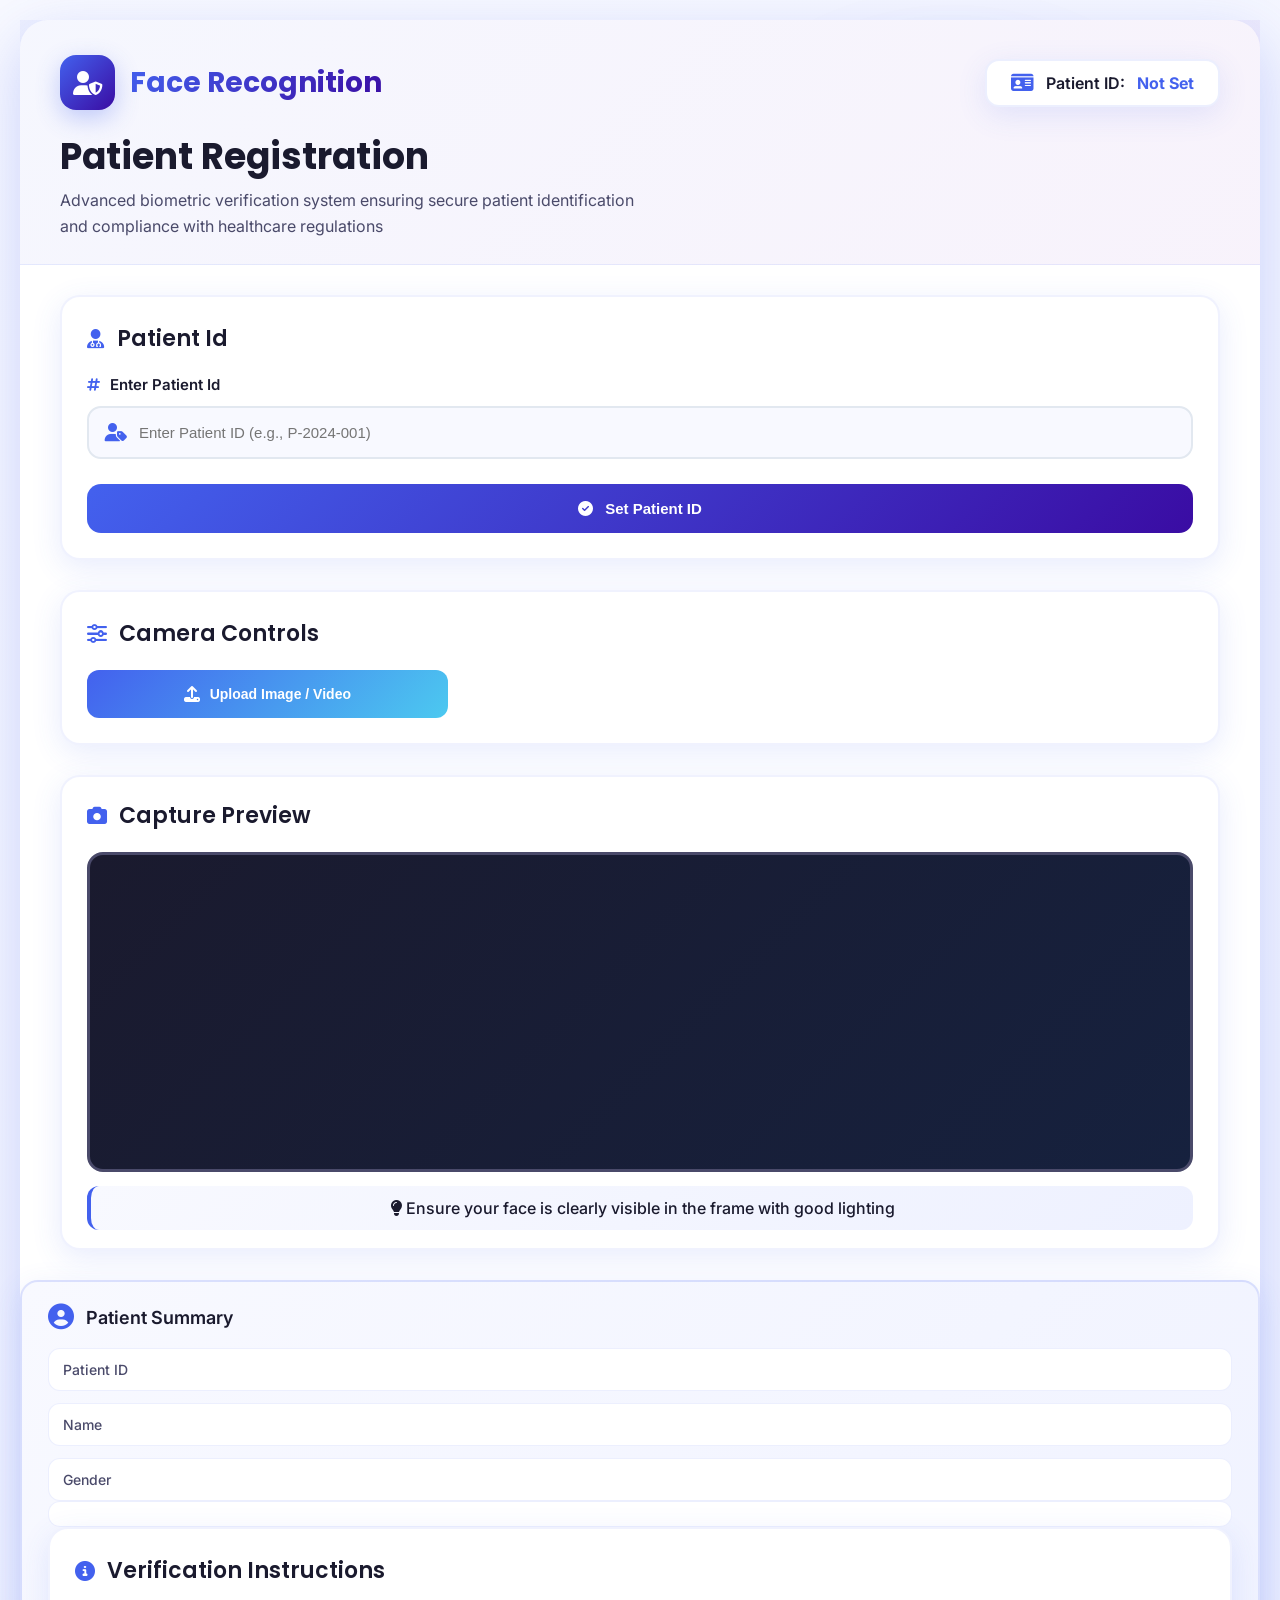
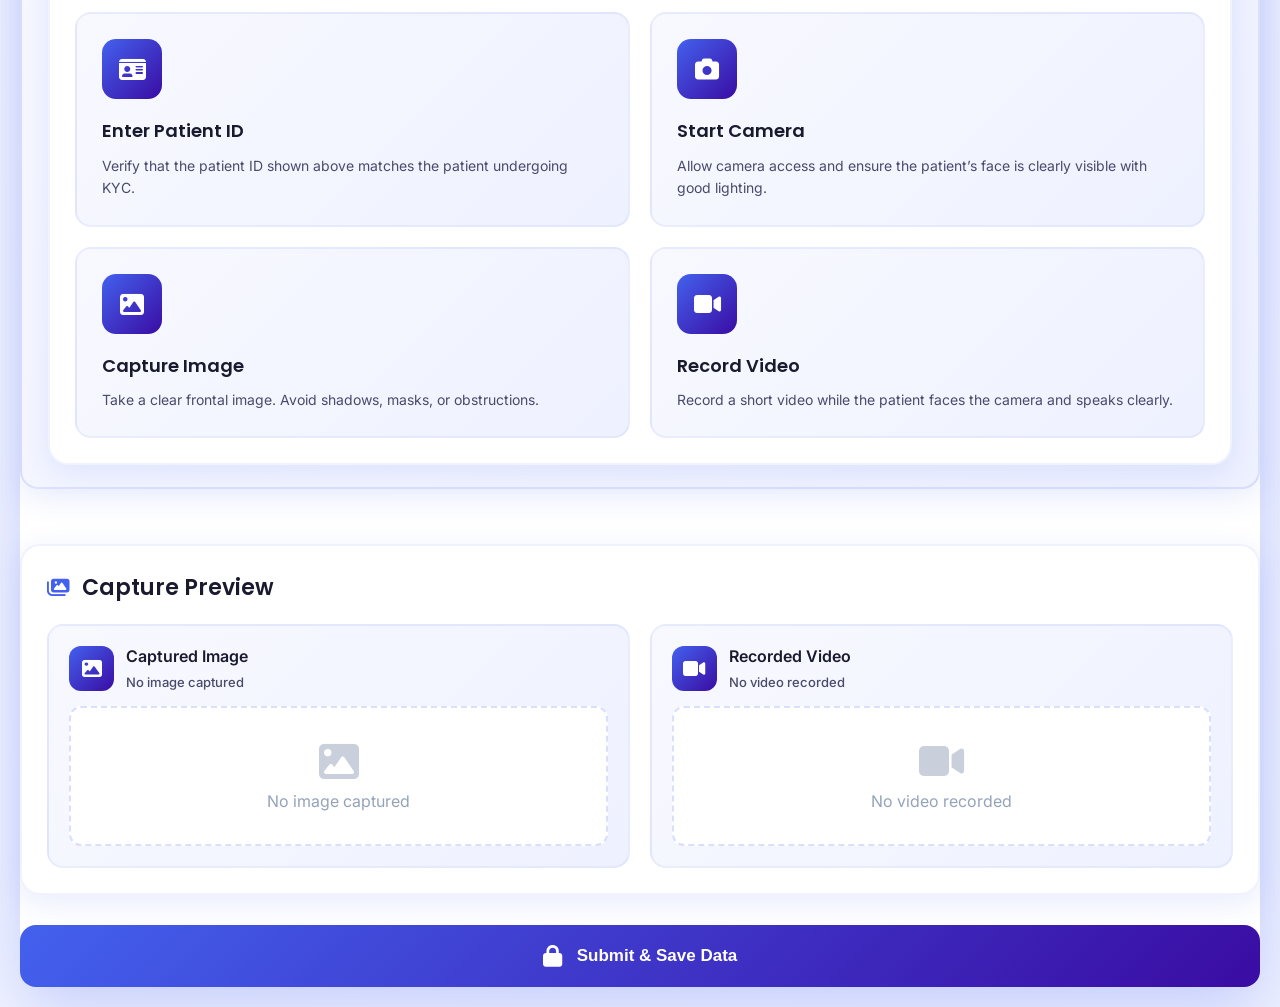
==== SynerSence/src/main/resources/templates/kyc-camera.html @ c2cc036c "Add files via upload" ====
<!DOCTYPE html>
<html lang="en">
<head>
    <meta charset="UTF-8">
    <meta name="viewport" content="width=device-width, initial-scale=1.0">
    <title>SecureKYC Pro | Patient Identity Verification</title>
    <link rel="stylesheet" href="https://cdnjs.cloudflare.com/ajax/libs/font-awesome/6.4.0/css/all.min.css">
    <link href="https://fonts.googleapis.com/css2?family=Inter:wght@300;400;500;600;700&family=Poppins:wght@400;500;600;700&display=swap" rel="stylesheet">
    <style>
        :root {
            --primary-gradient: linear-gradient(135deg, #4361ee 0%, #3a0ca3 100%);
            --secondary-gradient: linear-gradient(135deg, #7209b7 0%, #f72585 100%);
            --success-gradient: linear-gradient(135deg, #4cc9f0 0%, #4361ee 100%);
            --warning-gradient: linear-gradient(135deg, #f72585 0%, #b5179e 100%);
            --dark-bg: #0a0a2a;
            --card-bg: #ffffff;
            --glass-bg: rgba(255, 255, 255, 0.98);
            --text-primary: #1a1a2e;
            --text-secondary: #4a4a6a;
            --accent-blue: #4361ee;
            --accent-purple: #7209b7;
            --accent-pink: #f72585;
            --shadow-soft: 0 8px 30px rgba(67, 97, 238, 0.12);
            --shadow-medium: 0 15px 50px rgba(67, 97, 238, 0.18);
            --shadow-strong: 0 20px 60px rgba(67, 97, 238, 0.25);
        }

        * {
            margin: 0;
            padding: 0;
            box-sizing: border-box;
        }

        body {
            background: linear-gradient(135deg, #f8f9ff 0%, #eef1ff 100%);
            min-height: 100vh;
            font-family: 'Inter', sans-serif;
            display: flex;
            align-items: center;
            justify-content: center;
            padding: 20px;
            position: relative;
            overflow-x: hidden;
        }

        /* Animated Background */
        .background-effects {
            position: fixed;
            top: 0;
            left: 0;
            width: 100%;
            height: 100%;
            z-index: -1;
            overflow: hidden;
        }

        .gradient-blob {
            position: absolute;
            border-radius: 50%;
            filter: blur(60px);
            opacity: 0.15;
        }

        .blob-1 {
            width: 400px;
            height: 400px;
            background: var(--accent-blue);
            top: 10%;
            right: 10%;
            animation: float 25s infinite ease-in-out;
        }

        .blob-2 {
            width: 300px;
            height: 300px;
            background: var(--accent-purple);
            bottom: 10%;
            left: 10%;
            animation: float 30s infinite ease-in-out reverse;
        }

        @keyframes float {
            0%, 100% { transform: translate(0, 0) rotate(0deg); }
            33% { transform: translate(30px, -30px) rotate(120deg); }
            66% { transform: translate(-20px, 20px) rotate(240deg); }
        }

        /* Main Container - Perfect Grid */
        .main-container {
    display: flex;
    flex-direction: column;
    max-width: 1400px;
    width: 100%;
    background: white;
    border-radius: 28px;
    box-shadow: var(--shadow-strong);
}


        /* Left Panel - Full Height */
        .left-panel {
            background: linear-gradient(160deg, #f8f9ff 0%, #ffffff 100%);
            padding: 0;
            display: flex;
            flex-direction: column;
            height: 100%;
            border-right: 1px solid rgba(67, 97, 238, 0.1);
        }

        /* Right Panel - Full Height */
        .right-panel {
            background: linear-gradient(160deg, #ffffff 0%, #f8f9ff 100%);
            padding: 0;
            display: flex;
            flex-direction: column;
            height: 100%;
        }

        /* Header - Top Section */
        .header-section {
            padding: 35px 40px 25px;
            background: linear-gradient(135deg, rgba(67, 97, 238, 0.05) 0%, rgba(114, 9, 183, 0.05) 100%);
            border-bottom: 1px solid rgba(67, 97, 238, 0.1);
        }

        .logo-header {
            display: flex;
            align-items: center;
            justify-content: space-between;
            margin-bottom: 25px;
        }

        .logo-container {
            display: flex;
            align-items: center;
            gap: 15px;
        }

        .logo-icon {
            width: 55px;
            height: 55px;
            background: var(--primary-gradient);
            border-radius: 16px;
            display: flex;
            align-items: center;
            justify-content: center;
            font-size: 24px;
            color: white;
            box-shadow: 0 8px 25px rgba(67, 97, 238, 0.3);
        }

        .logo-text {
            font-family: 'Poppins', sans-serif;
            font-size: 28px;
            font-weight: 700;
            background: var(--primary-gradient);
            -webkit-background-clip: text;
            background-clip: text;
            color: transparent;
        }

        .patient-status {
            display: flex;
            align-items: center;
            gap: 12px;
            padding: 12px 24px;
            background: white;
            border-radius: 14px;
            box-shadow: var(--shadow-soft);
            border: 2px solid rgba(67, 97, 238, 0.1);
        }

        .status-icon {
            color: var(--accent-blue);
            font-size: 20px;
        }

        .status-text {
            font-weight: 600;
            color: var(--text-primary);
        }

        .status-value {
            font-weight: 700;
            color: var(--accent-blue);
        }

        .main-title {
            font-family: 'Poppins', sans-serif;
            font-size: 36px;
            font-weight: 700;
            color: var(--text-primary);
            margin-bottom: 10px;
            line-height: 1.2;
        }

        .main-subtitle {
            font-size: 16px;
            color: var(--text-secondary);
            line-height: 1.6;
            max-width: 600px;
        }

        /* Content Sections */
        .content-section {
            padding: 30px 40px;
            flex: 1;
            display: flex;
            flex-direction: column;
            gap: 30px;
        }

        .section-title {
            display: flex;
            align-items: center;
            gap: 12px;
            color: var(--text-primary);
            font-family: 'Poppins', sans-serif;
            font-size: 22px;
            font-weight: 600;
            margin-bottom: 20px;
        }

        .section-title i {
            color: var(--accent-blue);
            font-size: 20px;
        }

        /* Patient ID Section */
        .patient-id-section {
            background: white;
            border-radius: 20px;
            padding: 25px;
            box-shadow: var(--shadow-soft);
            border: 2px solid rgba(67, 97, 238, 0.08);
        }

        .input-group {
            margin-bottom: 25px;
        }

        .input-label {
            display: flex;
            align-items: center;
            gap: 10px;
            color: var(--text-primary);
            font-weight: 600;
            margin-bottom: 12px;
            font-size: 15px;
        }

        .input-label i {
            color: var(--accent-blue);
        }

        .input-with-icon {
            position: relative;
        }

        .input-with-icon input {
            width: 100%;
            padding: 16px 20px 16px 50px;
            border: 2px solid #e2e8f0;
            border-radius: 14px;
            font-size: 15px;
            color: var(--text-primary);
            background: #f8f9ff;
            transition: all 0.3s;
        }

        .input-with-icon input:focus {
            outline: none;
            border-color: var(--accent-blue);
            background: white;
            box-shadow: 0 0 0 4px rgba(67, 97, 238, 0.1);
        }

        .input-icon {
            position: absolute;
            left: 18px;
            top: 50%;
            transform: translateY(-50%);
            color: var(--accent-blue);
            font-size: 18px;
        }

        .btn-primary {
            background: var(--primary-gradient);
            color: white;
            border: none;
            padding: 16px;
            border-radius: 14px;
            font-size: 15px;
            font-weight: 600;
            cursor: pointer;
            display: flex;
            align-items: center;
            justify-content: center;
            gap: 12px;
            width: 100%;
            transition: all 0.3s;
            position: relative;
            overflow: hidden;
        }

        .btn-primary:hover {
            transform: translateY(-2px);
            box-shadow: 0 12px 30px rgba(67, 97, 238, 0.3);
        }

        /* Camera Controls */
        .camera-controls-section {
            background: white;
            border-radius: 20px;
            padding: 25px;
            box-shadow: var(--shadow-soft);
            border: 2px solid rgba(67, 97, 238, 0.08);
        }

        .controls-grid {
            display: grid;
            grid-template-columns: repeat(3, 1fr);
            gap: 12px;
        }

        .control-btn {
            padding: 16px;
            border: none;
            border-radius: 12px;
            font-size: 14px;
            font-weight: 600;
            cursor: pointer;
            display: flex;
            align-items: center;
            justify-content: center;
            gap: 10px;
            transition: all 0.3s;
            position: relative;
            overflow: hidden;
        }

        .control-btn i {
            font-size: 16px;
        }

        .btn-start {
            background: linear-gradient(135deg, #4361ee 0%, #4cc9f0 100%);
            color: white;
        }

        .btn-stop {
            background: linear-gradient(135deg, #f72585 0%, #b5179e 100%);
            color: white;
        }

        .btn-capture {
            background: linear-gradient(135deg, #7209b7 0%, #4361ee 100%);
            color: white;
        }

        .btn-record {
            background: linear-gradient(135deg, #4cc9f0 0%, #4361ee 100%);
            color: white;
        }

        .btn-stop-record {
            background: linear-gradient(135deg, #f72585 0%, #7209b7 100%);
            color: white;
        }

        .control-btn:hover {
            transform: translateY(-3px);
            box-shadow: 0 8px 20px rgba(0,0,0,0.15);
        }

        /* Camera Preview */
        .camera-preview-section {
    background: white;
    border-radius: 20px;
    padding: 22px 25px 18px;  /* ⬅ less bottom padding */
    box-shadow: var(--shadow-soft);
    border: 2px solid rgba(67, 97, 238, 0.08);
}


        .camera-frame {
    width: 100%;
    aspect-ratio: 16 / 9;          /* ✅ keeps perfect camera ratio */
    max-height: 320px;             /* ✅ prevents it from becoming too tall */
    background: linear-gradient(135deg, #1a1a2e 0%, #16213e 100%);
    border-radius: 16px;
    overflow: hidden;
    position: relative;
    margin-bottom: 14px;           /* 🔽 reduced spacing */
    border: 3px solid #4a4a6a;
}

        #video {
            width: 100%;
            height: 100%;
            object-fit: cover;
        }

        .camera-placeholder {
            display: flex;
            flex-direction: column;
            align-items: center;
            justify-content: center;
            height: 100%;
            color: #94a3b8;
        }

        .camera-placeholder i {
            font-size: 70px;
            margin-bottom: 20px;
            opacity: 0.6;
        }

       .camera-instruction {
    text-align: center;
    background: linear-gradient(135deg, #f8f9ff 0%, #eef1ff 100%);
    padding: 12px 16px;      /* ⬅ slimmer */
    border-radius: 12px;
    color: var(--text-primary);
    font-weight: 500;
    border-left: 4px solid var(--accent-blue);
}


        /* Right Panel Content */
        .instructions-section {
            background: white;
            border-radius: 20px;
            padding: 25px;
            box-shadow: var(--shadow-soft);
            border: 2px solid rgba(67, 97, 238, 0.08);
            height: 100%;
        }

        .instructions-grid {
            display: grid;
            grid-template-columns: repeat(2, 1fr);
            gap: 20px;
            margin-top: 25px;
        }

        .instruction-card {
            background: linear-gradient(135deg, #f8f9ff 0%, #eef1ff 100%);
            border-radius: 16px;
            padding: 25px;
            border: 2px solid rgba(67, 97, 238, 0.08);
            transition: all 0.3s;
            height: 100%;
        }

        .instruction-card:hover {
            transform: translateY(-5px);
            border-color: var(--accent-blue);
            box-shadow: var(--shadow-medium);
        }

        .instruction-icon {
            width: 60px;
            height: 60px;
            background: var(--primary-gradient);
            border-radius: 14px;
            display: flex;
            align-items: center;
            justify-content: center;
            font-size: 24px;
            color: white;
            margin-bottom: 20px;
        }

        .instruction-content h3 {
            font-family: 'Poppins', sans-serif;
            font-size: 18px;
            font-weight: 600;
            color: var(--text-primary);
            margin-bottom: 12px;
            line-height: 1.3;
        }

        .instruction-content p {
            font-size: 14px;
            color: var(--text-secondary);
            line-height: 1.6;
        }

        /* Preview Section */
        .preview-section {
            background: white;
            border-radius: 20px;
            padding: 25px;
            box-shadow: var(--shadow-soft);
            border: 2px solid rgba(67, 97, 238, 0.08);
            margin-top: 30px;
        }

        .preview-grid {
            display: grid;
            grid-template-columns: repeat(2, 1fr);
            gap: 20px;
            margin-top: 20px;
        }

        .preview-card {
            background: linear-gradient(135deg, #f8f9ff 0%, #eef1ff 100%);
            border-radius: 16px;
            padding: 20px;
            border: 2px solid rgba(67, 97, 238, 0.08);
            transition: all 0.3s;
        }

        .preview-card.active {
            border-color: var(--accent-blue);
            box-shadow: 0 10px 25px rgba(67, 97, 238, 0.15);
        }

        .preview-header {
            display: flex;
            align-items: center;
            gap: 12px;
            margin-bottom: 15px;
        }

        .preview-icon {
            width: 45px;
            height: 45px;
            background: var(--primary-gradient);
            border-radius: 12px;
            display: flex;
            align-items: center;
            justify-content: center;
            font-size: 20px;
            color: white;
        }

        .preview-title h4 {
            font-size: 16px;
            font-weight: 600;
            color: var(--text-primary);
            margin-bottom: 5px;
        }

        .preview-title span {
            font-size: 13px;
            color: var(--text-secondary);
            font-weight: 500;
        }

        .preview-content {
            height: 140px;
            background: white;
            border-radius: 12px;
            display: flex;
            align-items: center;
            justify-content: center;
            overflow: hidden;
            border: 2px dashed rgba(67, 97, 238, 0.2);
        }

        .preview-content img,
        .preview-content video {
            max-width: 100%;
            max-height: 100%;
            object-fit: contain;
        }

        .preview-placeholder {
            text-align: center;
            color: #94a3b8;
        }

        .preview-placeholder i {
            font-size: 40px;
            margin-bottom: 10px;
            opacity: 0.5;
        }

        /* Save Button */
        .save-section {
            margin-top: 30px;
        }

        .save-btn {
            background: var(--primary-gradient);
            color: white;
            border: none;
            padding: 20px;
            border-radius: 16px;
            font-size: 17px;
            font-weight: 700;
            cursor: pointer;
            display: flex;
            align-items: center;
            justify-content: center;
            gap: 15px;
            width: 100%;
            transition: all 0.3s;
            position: relative;
            overflow: hidden;
        }

        .save-btn:hover {
            transform: translateY(-3px);
            box-shadow: 0 15px 40px rgba(67, 97, 238, 0.35);
        }

        .save-btn i {
            font-size: 22px;
        }

        canvas {
            display: none;
        }

        /* Responsive Design */
        @media (max-width: 1200px) {
            .main-container {
                grid-template-columns: 1fr;
                max-width: 800px;
            }
            
            .instructions-grid,
            .preview-grid {
                grid-template-columns: 1fr;
            }
            
            .controls-grid {
                grid-template-columns: repeat(2, 1fr);
            }
        }

        @media (max-width: 768px) {
            .content-section {
                padding: 20px;
            }
            
            .header-section {
                padding: 25px 20px;
            }
            
            .main-title {
                font-size: 28px;
            }
            
            .logo-header {
                flex-direction: column;
                align-items: flex-start;
                gap: 15px;
            }
            
            .controls-grid {
                grid-template-columns: 1fr;
            }
        }

        @media (max-width: 480px) {
            .main-container {
                border-radius: 20px;
            }
            
            .section-title {
                font-size: 20px;
            }
            
            .instruction-card {
                padding: 20px;
            }
        }
        /* Patient Summary Card */
.patient-summary-card {
    background: linear-gradient(135deg, #f8f9ff 0%, #eef1ff 100%);
    border-radius: 18px;
    padding: 22px 26px;
    border: 2px solid rgba(67, 97, 238, 0.15);
    box-shadow: var(--shadow-soft);
    margin-bottom: 25px;
}

.summary-header {
    display: flex;
    align-items: center;
    gap: 12px;
    font-size: 18px;
    font-weight: 600;
    color: var(--text-primary);
    margin-bottom: 18px;
}

.summary-header i {
    font-size: 26px;
    color: var(--accent-blue);
}

.summary-body {
    display: flex;
    flex-direction: column;
    gap: 12px;
}

.summary-row {
    display: flex;
    justify-content: space-between;
    padding: 12px 14px;
    background: white;
    border-radius: 12px;
    font-size: 14px;
    border: 1px solid rgba(67, 97, 238, 0.1);
}

.summary-row .label {
    color: var(--text-secondary);
    font-weight: 500;
}

.summary-row .value {
    color: var(--text-primary);
    font-weight: 600;
}
    
/* ===============================
 Complaint Section Styling
=============================== */

.complaint-container {
    display: none;                     /* ✅ FIXED */
    grid-template-columns: 1fr 2.5fr;
    gap: 18px;
    margin-top: 35px;
    background: var(--glass-bg);
    padding: 20px;
    border-radius: 18px;
    box-shadow: var(--shadow-soft);
    border: 2px solid rgba(67, 97, 238, 0.08);
    height: 264px;
}

/* LEFT SIDE */
.complaint-list {
    display: flex;
    flex-direction: column;
}

.complaint-title {
    font-weight: 600;
    margin-bottom: 10px;
    color: var(--text-primary);
}

.complaint-scroll {
    height: 170px;
    overflow-y: auto;
    background: white;
    border-radius: 14px;
    padding: 10px;
    border: 1px solid rgba(67, 97, 238, 0.15);
}

.complaint-scroll label {
    display: block;
    padding: 8px 10px;
    font-size: 14px;
    border-radius: 8px;
    cursor: pointer;
    color: var(--text-secondary);
    transition: 0.2s ease;          /* ✅ smooth hover */
}

.complaint-scroll label:hover {
    background: #eef1ff;
    color: var(--accent-blue);
}

/* RIGHT SIDE */
.complaint-dropdowns {
    display: grid;
    grid-template-columns: repeat(4, 1fr);
    gap: 14px;
    align-items: start;              /* ✅ correct */
}

.dropdown-box {
    display: flex;
    flex-direction: column;
    gap: 6px;
}

.dropdown-box span {
    font-size: 13px;
    font-weight: 600;
    color: var(--text-primary);
}

.dropdown-box select,
.dropdown-box input {
    padding: 12px 14px;
    border-radius: 10px;
    border: 1.5px solid #dbe2ff;
    background: #f8f9ff;
    font-size: 14px;
    transition: 0.2s ease;          /* ✅ smooth focus */
}

.dropdown-box select:focus,
.dropdown-box input:focus {
    outline: none;
    border-color: var(--accent-blue);
    background: white;
}

/* Full width bottom section */
.bottom-complaint-wrapper {
    grid-column: 1 / -1;
    padding: 20px 0 0;              /* ✅ reduced padding */
}

/* RESPONSIVE */
@media (max-width: 900px) {
    .complaint-container {
        grid-template-columns: 1fr;
    }

    .complaint-dropdowns {
        grid-template-columns: 1fr 1fr;
    }
}

@media (max-width: 500px) {
    .complaint-dropdowns {
        grid-template-columns: 1fr;
    }
}
/* Bottom button wrapper */
.bottom-action {
    grid-column: 1 / -1;              /* full width */
    display: flex;
    justify-content: flex-end;        /* right aligned */
    margin-top: 25px;
}

/* Designer Button */
.generate-btn {
    display: flex;
    align-items: center;
    gap: 10px;

    padding: 14px 28px;
    font-size: 15px;
    font-weight: 600;

    border: none;
    border-radius: 14px;

    color: white;
    cursor: pointer;

    background: linear-gradient(135deg, #4361ee, #3a0ca3);
    box-shadow: 0 10px 25px rgba(67, 97, 238, 0.35);

    transition: all 0.3s ease;
    position: relative;
    margin-top: 21px;
    top: 35px;
    right: 68px;
    margin-bottom: 7px;
}

/* Hover */
.generate-btn:hover {
    transform: translateY(-3px);
    box-shadow: 0 15px 35px rgba(67, 97, 238, 0.45);
    background: linear-gradient(135deg, #3a0ca3, #4361ee);
}

/* Active (click) */
.generate-btn:active {
    transform: scale(0.97);
}

/* Icon size */
.generate-btn i {
    font-size: 18px;
}
/* TEMPORARY: Disable camera buttons */
.camera-disabled .btn-start,
.camera-disabled .btn-stop,
.camera-disabled .btn-capture,
.camera-disabled .btn-record,
.camera-disabled .btn-stop-record {
    display: none;
}
.btn-upload {
    background: linear-gradient(135deg, #4361ee 0%, #4cc9f0 100%);
    color: white;
}

 
    </style>
</head>
<body>
 
    <!-- Background Effects -->
    <div class="background-effects">
        <div class="gradient-blob blob-1"></div>
        <div class="gradient-blob blob-2"></div>
    </div>

    <!-- Main Container -->
    <div class="main-container">
    	 
            <!-- Header -->
            <div class="header-section">
                <div class="logo-header">
                    <div class="logo-container">
                        <div class="logo-icon">
                            <i class="fas fa-user-shield"></i>
                        </div>
                        <div class="logo-text">Face Recognition</div>
                    </div>
                    
                    <div class="patient-status">
                        <i class="fas fa-id-card status-icon"></i>
                        <span class="status-text">Patient ID:</span>
                        <span class="status-value" id="currentPatientId">Not Set</span>
                    </div>
                </div>
                
                <h1 class="main-title">Patient Registration</h1>
                <p class="main-subtitle">Advanced biometric verification system ensuring secure patient identification and compliance with healthcare regulations</p>
            </div>

            <!-- Content -->
            <div class="content-section">
                <!-- Patient ID Section -->
                <div class="patient-id-section">
                    <h2 class="section-title">
                        <i class="fas fa-user-md"></i>
                        Patient Id
                    </h2>
                    
                    <div class="input-group">
                        <div class="input-label">
                            <i class="fas fa-hashtag"></i>
                            <span>Enter Patient Id</span>
                        </div>
                        <div class="input-with-icon">
                            <i class="fas fa-user-tag input-icon"></i>
                            <input type="text" id="patientId" placeholder="Enter Patient ID (e.g., P-2024-001)">
                        </div>
                    </div>
                    
                    <button class="btn-primary" onclick="setPatientId()">
                        <i class="fas fa-check-circle"></i>
                        Set Patient ID
                    </button>
                </div>

                <!-- Camera Controls -->
                <div class="camera-controls-section">
                    <h2 class="section-title">
                        <i class="fas fa-sliders-h"></i>
                        Camera Controls
                    </h2>
                    
                    <div class="controls-grid camera-disabled">
<!--                     <button class="control-btn btn-capture" onclick="triggerUpload()">
 -->  
 <button class="control-btn btn-upload" onclick="triggerUpload()">
 
   <i class="fas fa-upload"></i>
    Upload Image / Video
</button>

<input type="file"
       id="uploadInput"
       accept="image/*,video/*"
       style="display:none"
       onchange="handleUpload(event)">
                    
                        <button class="control-btn btn-start" onclick="startCamera()">
                            <i class="fas fa-video"></i>
                            Start Camera
                        </button>
                        <button class="control-btn btn-stop" onclick="stopCamera()">
                            <i class="fas fa-stop"></i>
                            Stop Camera
                        </button>
                        <button class="control-btn btn-capture" onclick="captureImage()">
                            <i class="fas fa-camera"></i>
                            Capture Image
                        </button>
                        <button class="control-btn btn-record" onclick="startVideo()">
                            <i class="fas fa-circle"></i>
                            Start Recording
                        </button>
                        <button class="control-btn btn-stop-record" onclick="stopVideo()">
                            <i class="fas fa-stop-circle"></i>
                            Stop Recording
                        </button>
                        
                    </div>
                </div>

                <!-- Camera Preview -->
                <div class="camera-preview-section">
                    <h2 class="section-title">
                        <i class="fas fa-camera"></i>
                        Capture Preview
                    </h2>
                    
                    <div class="camera-frame">
                        <video id="video" autoplay muted></video>
                        <div class="camera-placeholder" id="cameraPlaceholder">
                            <i class="fas fa-video"></i>
                            <p>Camera feed will appear here</p>
                        </div>
                    </div>
                    
                    <div class="camera-instruction">
                        <i class="fas fa-lightbulb"></i>
                        Ensure your face is clearly visible in the frame with good lighting
                    </div>
                </div>
            </div>
        

       <!-- Right Panel -->

        <!-- Patient Summary Card -->
        <div class="patient-summary-card" th:if="${patient != null}">
            <div class="summary-header">
                <i class="fas fa-user-circle"></i>
                <span>Patient Summary</span>
            </div>

            <div class="summary-body">
                <div class="summary-row">
                    <span class="label">Patient ID</span>
                    <span class="value" th:text="${patient.patientId}"></span>
                </div>
                <div class="summary-row">
                    <span class="label">Name</span>
                    <span class="value" th:text="${patient.patientName}"></span>
                </div>
                <div class="summary-row">
                    <span class="label">Gender</span>
                    <span class="value" th:text="${patient.gender}"></span>
                </div>
            </div>
            <!-- Dynamic Patient Fields -->
<div th:if="${dynamicFields != null}">
    <div th:each="entry : ${dynamicFields}">
        <div class="summary-row">
            <span class="label" th:text="${entry.key}"></span>
            <span class="value" th:text="${entry.value}"></span>
        </div>
    </div>
</div>
            
    
        

        <!-- Instructions -->
        <div class="instructions-section">
            <h2 class="section-title">
                <i class="fas fa-info-circle"></i>
                Verification Instructions
            </h2>

            <div class="instructions-grid">
                <div class="instruction-card">
                    <div class="instruction-icon">
                        <i class="fas fa-id-card"></i>
                    </div>
                    <div class="instruction-content">
                        <h3>Enter Patient ID</h3>
                        <p>Verify that the patient ID shown above matches the patient undergoing KYC.</p>
                    </div>
                </div>

                <div class="instruction-card">
                    <div class="instruction-icon">
                        <i class="fas fa-camera"></i>
                    </div>
                    <div class="instruction-content">
                        <h3>Start Camera</h3>
                        <p>Allow camera access and ensure the patient’s face is clearly visible with good lighting.</p>
                    </div>
                </div>

                <div class="instruction-card">
                    <div class="instruction-icon">
                        <i class="fas fa-image"></i>
                    </div>
                    <div class="instruction-content">
                        <h3>Capture Image</h3>
                        <p>Take a clear frontal image. Avoid shadows, masks, or obstructions.</p>
                    </div>
                </div>

                <div class="instruction-card">
                    <div class="instruction-icon">
                        <i class="fas fa-video"></i>
                    </div>
                    <div class="instruction-content">
                        <h3>Record Video</h3>
                        <p>Record a short video while the patient faces the camera and speaks clearly.</p>
                    </div>
                </div>
            </div>
          </div>
        </div>

       
       
                <!-- Preview Section -->
                <div class="preview-section">
                    <h2 class="section-title">
                        <i class="fas fa-images"></i>
                        Capture Preview
                    </h2>
                    
                    <div class="preview-grid">
                        <div class="preview-card" id="imagePreviewCard">
                            <div class="preview-header">
                                <div class="preview-icon">
                                    <i class="fas fa-image"></i>
                                </div>
                                <div class="preview-title">
                                    <h4>Captured Image</h4>
                                    <span id="imageStatus">No image captured</span>
                                </div>
                            </div>
                            <div class="preview-content" id="imagePreview">
                                <div class="preview-placeholder">
                                    <i class="fas fa-image"></i>
                                    <p>No image captured</p>
                                </div>
                            </div>
                        </div>
                        
                        <div class="preview-card" id="videoPreviewCard">
                            <div class="preview-header">
                                <div class="preview-icon">
                                    <i class="fas fa-video"></i>
                                </div>
                                <div class="preview-title">
                                    <h4>Recorded Video</h4>
                                    <span id="videoStatus">No video recorded</span>
                                </div>
                            </div>
                            <div class="preview-content" id="videoPreview">
                                <div class="preview-placeholder">
                                    <i class="fas fa-video"></i>
                                    <p>No video recorded</p>
                                </div>
                            </div>
                        </div>
                    </div>
                </div>

                <!-- Save Button -->
<div class="save-section">
    <button class="save-btn" onclick="saveKyc()">
        <i class="fas fa-lock"></i>
        Submit & Save Data
    </button>
</div>

<!-- ===============================
Complaint Details Container
=============================== -->

<div class="complaint-container">

    <!-- LEFT: Scrollable Complaint List -->
    <div class="complaint-list">
        <div class="complaint-title">Complaints</div>
       <div class="complaint-scroll" id="complaintScroll">     
        </div>
    </div>

    <!-- RIGHT: Horizontal Dropdowns -->
    <div class="complaint-dropdowns">

        <div class="dropdown-box">
            <span>Frequency</span>
            <select>
                <option>Hrs</option>
                <option>Daily</option>
                <option>Weekly</option>
                <option>Monthly</option>
                <option>Yearly</option>
            </select>
        </div>

        <div class="dropdown-box">
            <span>Severity</span>
            <select>
                <option>Low</option>
                <option>Medium</option>
                <option>Moderate</option>
                <option>High</option>
                <option>Extremely High</option>
            </select>
        </div>

        <div class="dropdown-box">
            <span>Duration</span>
            <select>
                <option>Days</option>
                <option>Weeks</option>
                <option>Months</option>
                <option>Year</option>
            </select>
        </div>

        <div class="dropdown-box">
            <span>Date</span>
            <input type="date">
        </div>

        <!-- ✅ Doctor Detail Textbox -->
        <div class="dropdown-box full-width">
            <span>Doctor Detail</span>
            <input type="text" placeholder="Dr. Name, Qualification">
        </div>

        <!-- ✅ Styled Button -->
        <form action="/prescription" method="get" class="btn-area">
            <input type="hidden" name="patientId" th:value="${patient.patientId}">
            <div class="bottom-action">
    <button type="submit" class="generate-btn">
        <i class="fa-solid fa-file-prescription"></i>
        Generate Prescription
    </button>
</div>

        </form>

    </div>

</div>


    <canvas id="canvas"></canvas>
    
   
    <script th:inline="javascript">
    const complaintsPool1 = [
        "Chronic Constipation",
        "Lower Back Pain",
        "Heat in Body",
        "Nose Block",
        "Sinus"
        ];
    const complaintsPool2 = [
        "Low appelite",
        "Hair fall",
        "Testless Mouth",
        "Low energy"
        ];
    const complaintsPool3 = [
        "Low appelite",
        "acidity",
        "Testless Mouth",
        "No weight gain"
        ];
    const complaintsPool4 = [
        "Fequent Uti ",
        "Leg pain",
        "Feel lessy",
        "low energy"
        ];
 // ✅ ALL POOLS TOGETHER
    const allComplaintPools = [
        complaintsPool1,
        complaintsPool2,
        complaintsPool3,
        complaintsPool4
    ];

    function loadRandomComplaints() {
        const container = document.getElementById("complaintScroll");
        if (!container) return;

        container.innerHTML = "";

        // ✅ Pick random pool
        const randomPool =
            allComplaintPools[Math.floor(Math.random() * allComplaintPools.length)];

        randomPool.forEach(item => {
            const label = document.createElement("label");
            label.textContent = item;
            container.appendChild(label);
        });
    }
    
document.addEventListener("DOMContentLoaded", () => {
    // ===== GLOBAL VARIABLES =====
    let stream;
    let mediaRecorder;
    let recordedChunks = [];
    let imageBase64 = "";
    let videoBase64 = "";
    let currentPatientId = "";  // must be global
    let isRecording = false;

    const video = document.getElementById("video");
    const canvas = document.getElementById("canvas");
    const ctx = canvas.getContext("2d");
    const cameraPlaceholder = document.getElementById("cameraPlaceholder");
    const imagePreview = document.getElementById("imagePreview");
    const videoPreview = document.getElementById("videoPreview");
    const currentPatientIdElement = document.getElementById("currentPatientId");
    const imageStatusElement = document.getElementById("imageStatus");
    const videoStatusElement = document.getElementById("videoStatus");
    const imagePreviewCard = document.getElementById("imagePreviewCard");
    const videoPreviewCard = document.getElementById("videoPreviewCard");

    // ===== THYMELEAF PATIENT ID AUTO SET =====
    const patientIdFromServer = /*[[${patientId}]]*/ null;
    if (patientIdFromServer) {
        currentPatientId = patientIdFromServer;
        document.getElementById("patientId").value = patientIdFromServer;
        currentPatientIdElement.innerText = patientIdFromServer;

        const setBtn = document.querySelector(".btn-primary");
        if (setBtn) setBtn.style.display = "none";
    }

    // ===== FUNCTIONS =====

    function setPatientId() {
        const patientIdInput = document.getElementById("patientId");
        const patientId = patientIdInput.value.trim();
        if (!patientId) {
            showNotification("Please enter a Patient ID", "warning");
            return;
        }
        currentPatientId = patientId;
        currentPatientIdElement.textContent = patientId;

        const statusElement = document.querySelector('.patient-status');
        if (statusElement) {
            statusElement.style.transform = 'scale(1.05)';
            setTimeout(() => statusElement.style.transform = 'scale(1)', 300);
        }

        showNotification(`Patient ID set to: ${patientId}`, "success");
    }

    function startCamera() {
        if (!currentPatientId) {
            showNotification("Please set Patient ID first", "warning");
            return;
        }
        navigator.mediaDevices.getUserMedia({ 
            video: { width: { ideal: 1280 }, height: { ideal: 720 }, facingMode: 'user' }, 
            audio: true 
        })
        .then(s => {
            stream = s;
            video.srcObject = stream;
            video.style.display = "block";
            cameraPlaceholder.style.display = "none";

            const cameraFrame = document.querySelector('.camera-frame');
            if (cameraFrame) {
                cameraFrame.style.borderColor = '#4361ee';
                cameraFrame.style.transform = 'scale(1.02)';
                setTimeout(() => cameraFrame.style.transform = 'scale(1)', 300);
            }

            showNotification("Camera started successfully", "success");
        })
        .catch(err => {
            showNotification("Camera access denied! Please allow permissions.", "error");
            console.error(err);
        });
    }

    function stopCamera() {
        if (stream) {
            stream.getTracks().forEach(track => track.stop());
            video.srcObject = null;
            video.style.display = "none";
            cameraPlaceholder.style.display = "flex";

            const cameraFrame = document.querySelector('.camera-frame');
            if (cameraFrame) cameraFrame.style.borderColor = '';

            showNotification("Camera stopped", "info");
        }
    }

    function captureImage() {
        if (!stream) {
            showNotification("Start camera first", "warning");
            return;
        }

        const cameraFrame = document.querySelector('.camera-frame');
        if (cameraFrame) {
            cameraFrame.style.filter = 'brightness(1.5)';
            setTimeout(() => cameraFrame.style.filter = 'brightness(1)', 300);
        }

        canvas.width = video.videoWidth;
        canvas.height = video.videoHeight;
        ctx.drawImage(video, 0, 0);
        imageBase64 = canvas.toDataURL("image/png", 0.9);

        imagePreview.innerHTML = `<img src="${imageBase64}" alt="Captured Image">`;
        imagePreviewCard.classList.add('active');

        imageStatusElement.textContent = "Image captured ✓";
        showNotification("Image captured successfully", "success");
    }

    function startVideo() {
        if (!stream) {
            showNotification("Start camera first", "warning");
            return;
        }
        recordedChunks = [];
        mediaRecorder = new MediaRecorder(stream);
        mediaRecorder.ondataavailable = e => recordedChunks.push(e.data);
        mediaRecorder.start();
        isRecording = true;

        const recordBtn = document.querySelector('.btn-record');
        if (recordBtn) {
            recordBtn.innerHTML = '<i class="fas fa-circle" style="color:#f72585"></i> Recording...';
            recordBtn.style.background = 'linear-gradient(135deg, #f72585 0%, #b5179e 100%)';
        }
        videoStatusElement.textContent = "Recording...";
        showNotification("Video recording started", "info");
    }

    function stopVideo() {
        if (mediaRecorder && isRecording) {
            mediaRecorder.stop();
            mediaRecorder.onstop = () => {
                const blob = new Blob(recordedChunks, { type: "video/webm" });
                const reader = new FileReader();
                reader.onloadend = () => {
                    videoBase64 = reader.result;
                    videoPreview.innerHTML = `<video controls><source src="${videoBase64}" type="video/webm"></video>`;
                    videoPreviewCard.classList.add('active');

                    const recordBtn = document.querySelector('.btn-record');
                    if (recordBtn) {
                        recordBtn.innerHTML = '<i class="fas fa-circle"></i> Start Recording';
                        recordBtn.style.background = '';
                    }

                    videoStatusElement.textContent = "Video recorded ✓";
                    showNotification("Video recorded successfully", "success");
                };
                reader.readAsDataURL(blob);
            };
            isRecording = false;
        }
    }

    function saveKyc() {
        /* if (!currentPatientId) return showNotification("Please set Patient ID first", "warning");
        if (!imageBase64) return showNotification("Please capture an image before saving", "warning");
 */
        const saveBtn = document.querySelector(".save-btn");
        const originalText = saveBtn.innerHTML;
        saveBtn.innerHTML = '<i class="fas fa-spinner fa-spin"></i> Securing Data...';
        saveBtn.disabled = true;

        setTimeout(() => {
            fetch("/api/kyc/save", {
                method: "POST",
                headers: { "Content-Type": "application/json" },
                body: JSON.stringify({ patientId: currentPatientId, imageBase64, videoBase64 })
            })
            .then(res => res.ok ? res.text() : Promise.reject("Server error"))
            .then(msg => {
                showNotification("KYC data saved successfully!", "success");

                loadRandomComplaints();
                
                const complaintSection = document.querySelector('.complaint-container');
                if (complaintSection) {
                    complaintSection.style.display = "grid";
                    complaintSection.scrollIntoView({ behavior: "smooth", block: "start" });
                    complaintSection.style.opacity = "0";
                    complaintSection.style.transform = "translateY(20px)";
                    setTimeout(() => {
                        complaintSection.style.transition = "all 0.4s ease";
                        complaintSection.style.opacity = "1";
                        complaintSection.style.transform = "translateY(0)";
                    }, 100);
                }
            })
            .catch(err => {
                showNotification("Failed to save KYC data. Please try again.", "error");
                console.error(err);
            })
            .finally(() => {
                saveBtn.innerHTML = originalText;
                saveBtn.disabled = false;
            });
        }, 1500);
    }

    function showNotification(message, type) {
        const notification = document.createElement('div');
        notification.className = 'notification';
        let icon = 'info-circle', color = '#4361ee';

        switch(type){
            case 'success': icon='check-circle'; color='#4cc9f0'; break;
            case 'error': icon='exclamation-circle'; color='#f72585'; break;
            case 'warning': icon='exclamation-triangle'; color='#7209b7'; break;
        }

        notification.innerHTML = `<i class="fas fa-${icon}"></i><span>${message}</span>`;
        notification.style.cssText = `
            position: fixed; top: 20px; right: 20px;
            background: white; color: ${color};
            padding: 18px 25px; border-radius: 14px;
            display: flex; align-items: center; gap: 12px;
            box-shadow: 0 15px 40px rgba(0,0,0,0.15);
            z-index: 10000; font-weight: 600;
            border: 2px solid ${color}20;
            animation: slideIn 0.3s ease-out;
        `;
        document.body.appendChild(notification);
        setTimeout(() => {
            notification.style.animation = 'slideOut 0.3s ease-out forwards';
            setTimeout(() => notification.remove(), 300);
        }, 3000);
    }

    // Add slide animations
    const style = document.createElement('style');
    style.textContent = `
        @keyframes slideIn { from { transform: translateX(100%); opacity: 0; } to { transform: translateX(0); opacity: 1; } }
        @keyframes slideOut { from { transform: translateX(0); opacity: 1; } to { transform: translateX(100%); opacity: 0; } }
    `;
    document.head.appendChild(style);

    // Expose functions globally
    window.setPatientId = setPatientId;
    window.startCamera = startCamera;
    window.stopCamera = stopCamera;
    window.captureImage = captureImage;
    window.startVideo = startVideo;
    window.stopVideo = stopVideo;
    window.saveKyc = saveKyc;
});

function triggerUpload() {
    document.getElementById("uploadInput").click();
}

function handleUpload(event) {
    const file = event.target.files[0];
    if (!file) return;

    const fileType = file.type;

    // IMAGE UPLOAD
    if (fileType.startsWith("image/")) {
        const reader = new FileReader();
        reader.onload = () => {
            imageBase64 = reader.result;

            imagePreview.innerHTML = `<img src="${imageBase64}" alt="Uploaded Image">`;
            imagePreviewCard.classList.add("active");
            imageStatusElement.textContent = "Image uploaded ✓";

            showNotification("Image uploaded successfully", "success");
        };
        reader.readAsDataURL(file);
    }

    // VIDEO UPLOAD
    else if (fileType.startsWith("video/")) {
        const reader = new FileReader();
        reader.onload = () => {
            videoBase64 = reader.result;

            videoPreview.innerHTML = `
                <video controls>
                    <source src="${videoBase64}">
                </video>
            `;
            videoPreviewCard.classList.add("active");
            videoStatusElement.textContent = "Video uploaded ✓";

            showNotification("Video uploaded successfully", "success");
        };
        reader.readAsDataURL(file);
    }

    else {
        showNotification("Unsupported file type", "warning");
    }
}

</script>

    
</body>
</html>
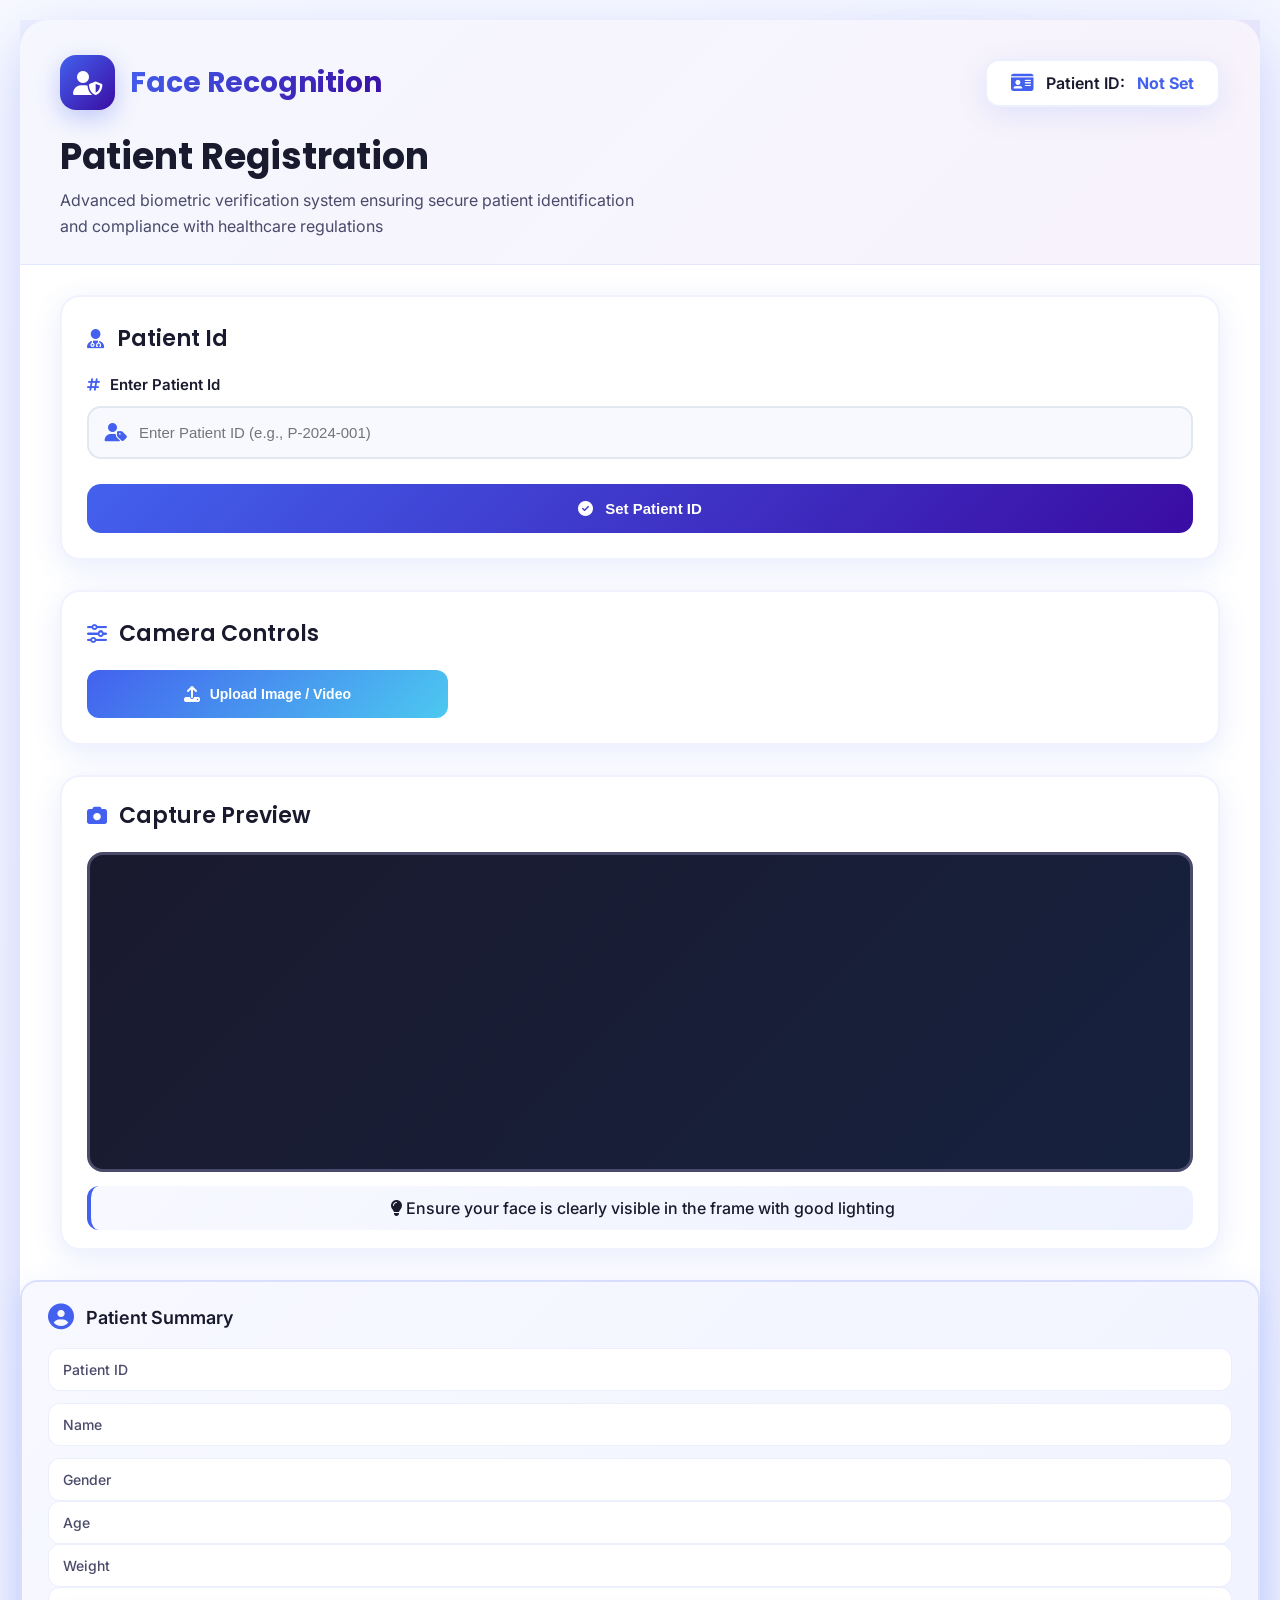
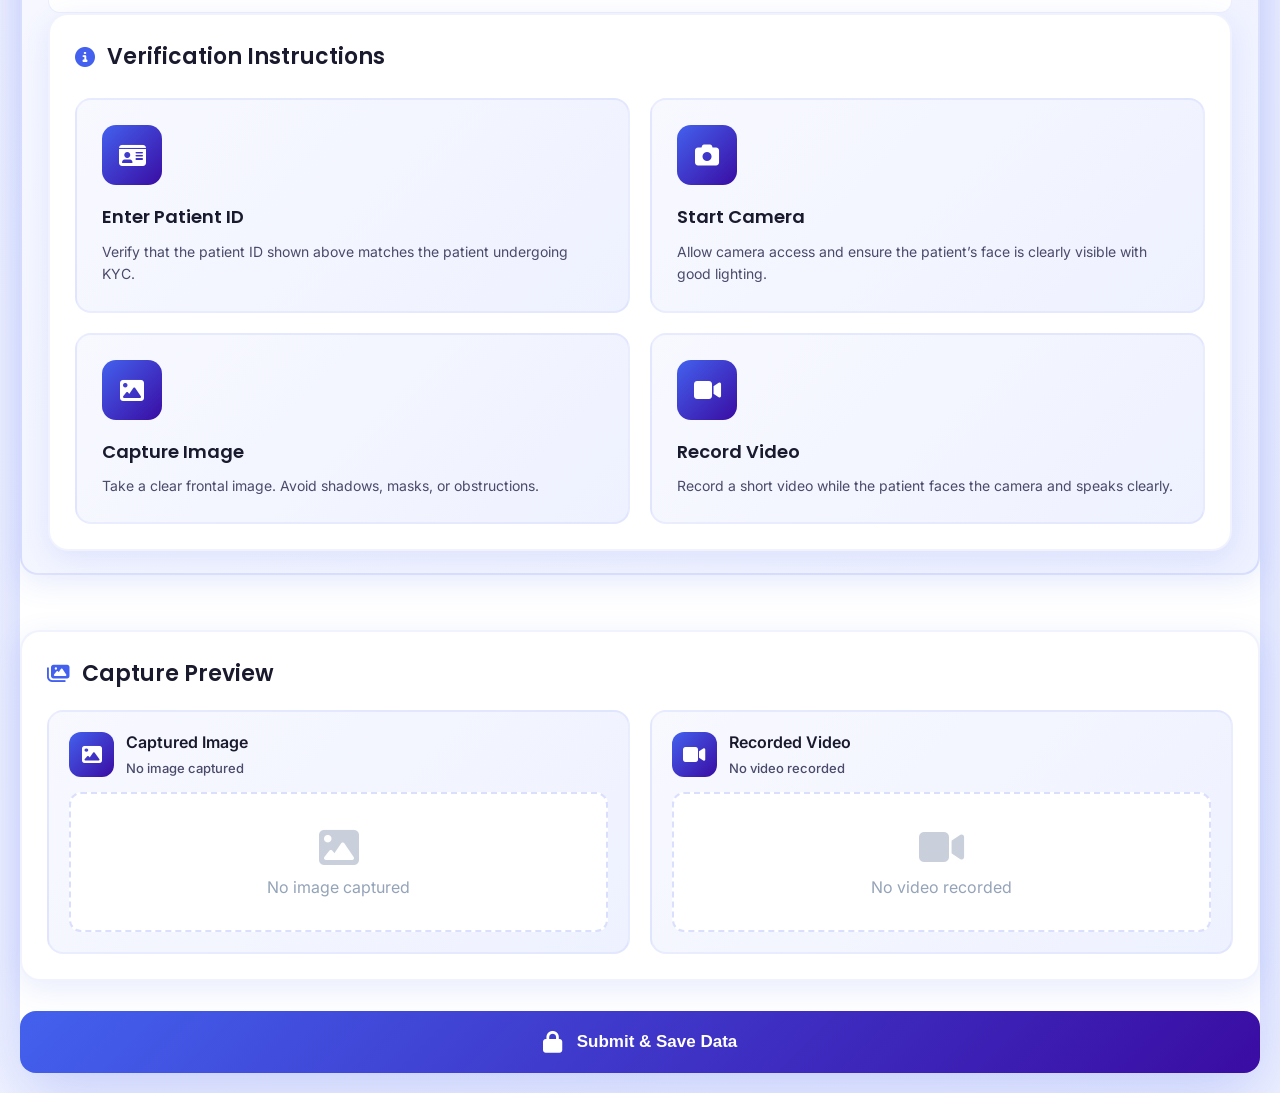
==== commit eb053af9: "Update kyc-camera.html" ====
--- a/SynerSence/src/main/resources/templates/kyc-camera.html
+++ b/SynerSence/src/main/resources/templates/kyc-camera.html
@@ -1048,7 +1048,16 @@
                     <span class="label">Gender</span>
                     <span class="value" th:text="${patient.gender}"></span>
                 </div>
+                
             </div>
+             <div class="summary-row">
+                <span class="label">Age</span>
+                    <span class="value" th:text="${patient.age}"></span>
+                </div>
+                 <div class="summary-row">
+                <span class="label">Weight</span>
+                    <span class="value" th:text="${patient.weight} + ' kg'"></span>
+                </div>
             <!-- Dynamic Patient Fields -->
 <div th:if="${dynamicFields != null}">
     <div th:each="entry : ${dynamicFields}">
@@ -1612,4 +1621,4 @@
 
     
 </body>
-</html>+</html>
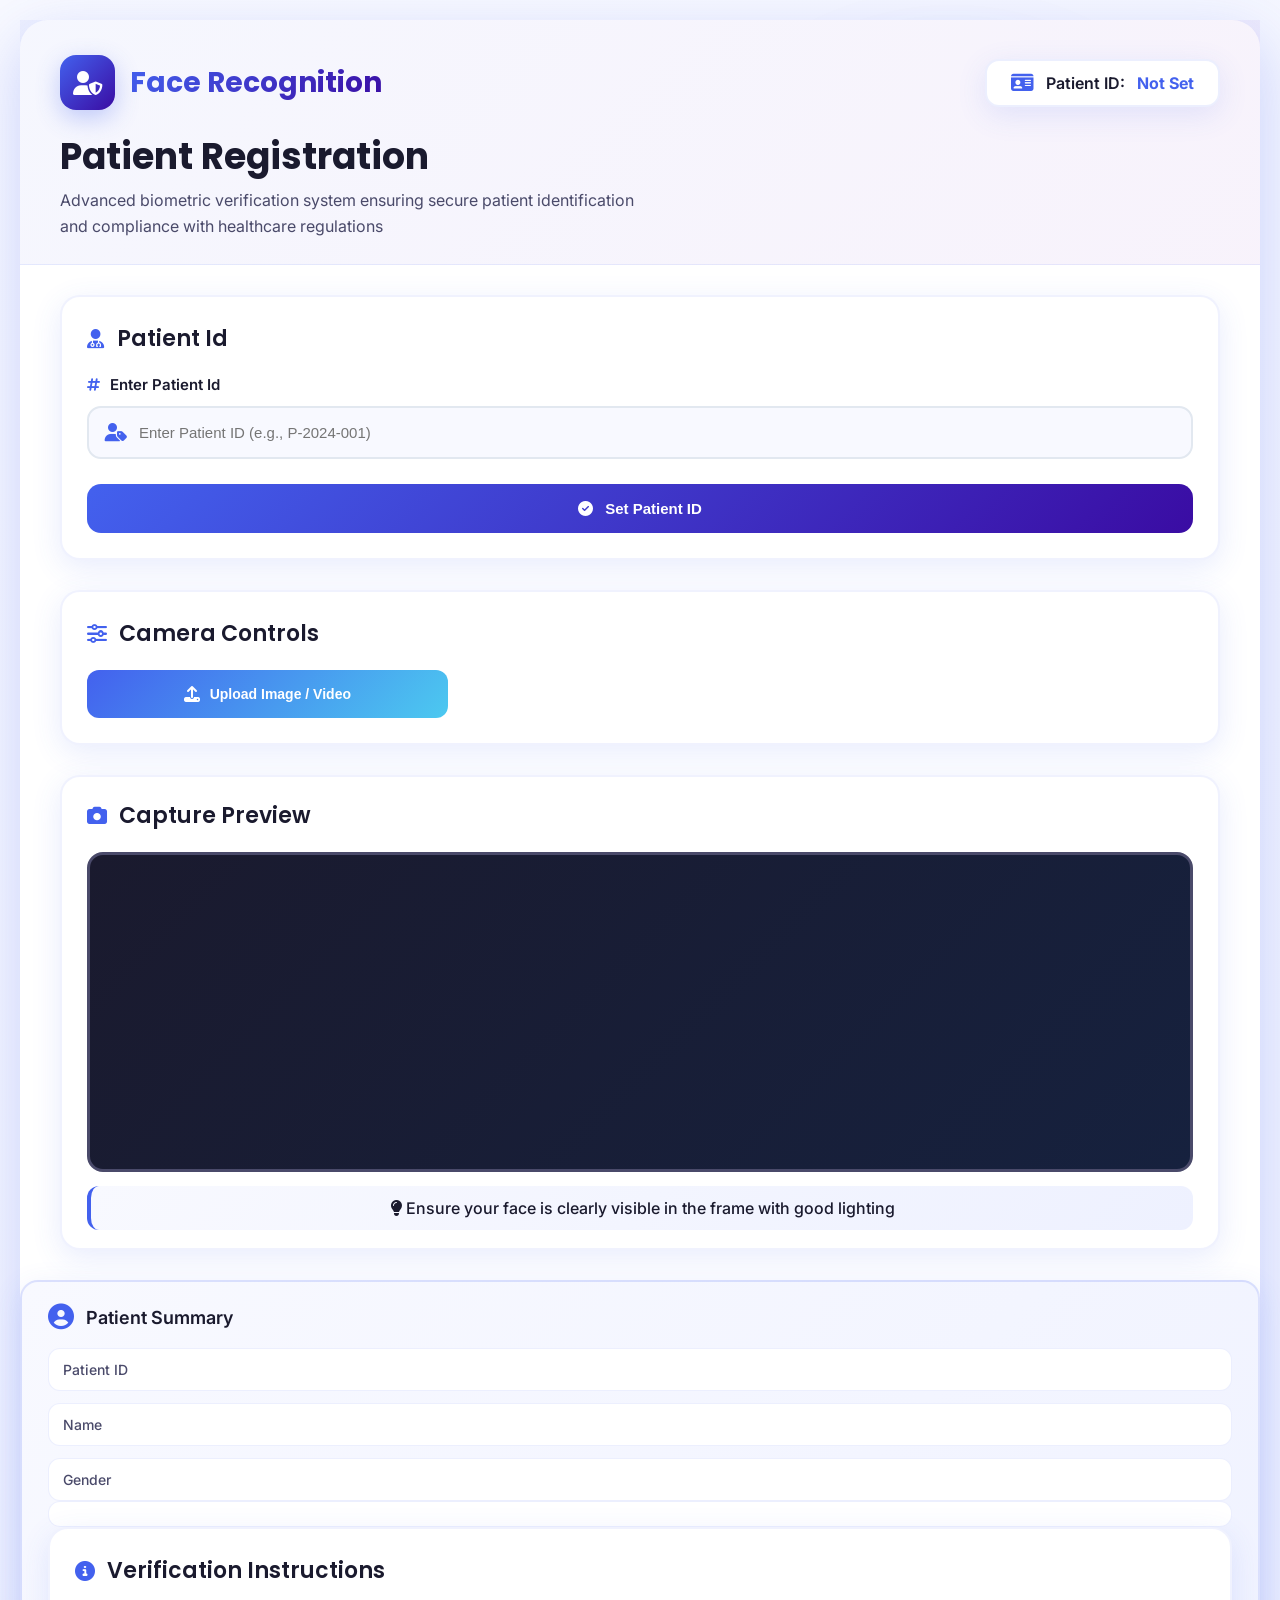
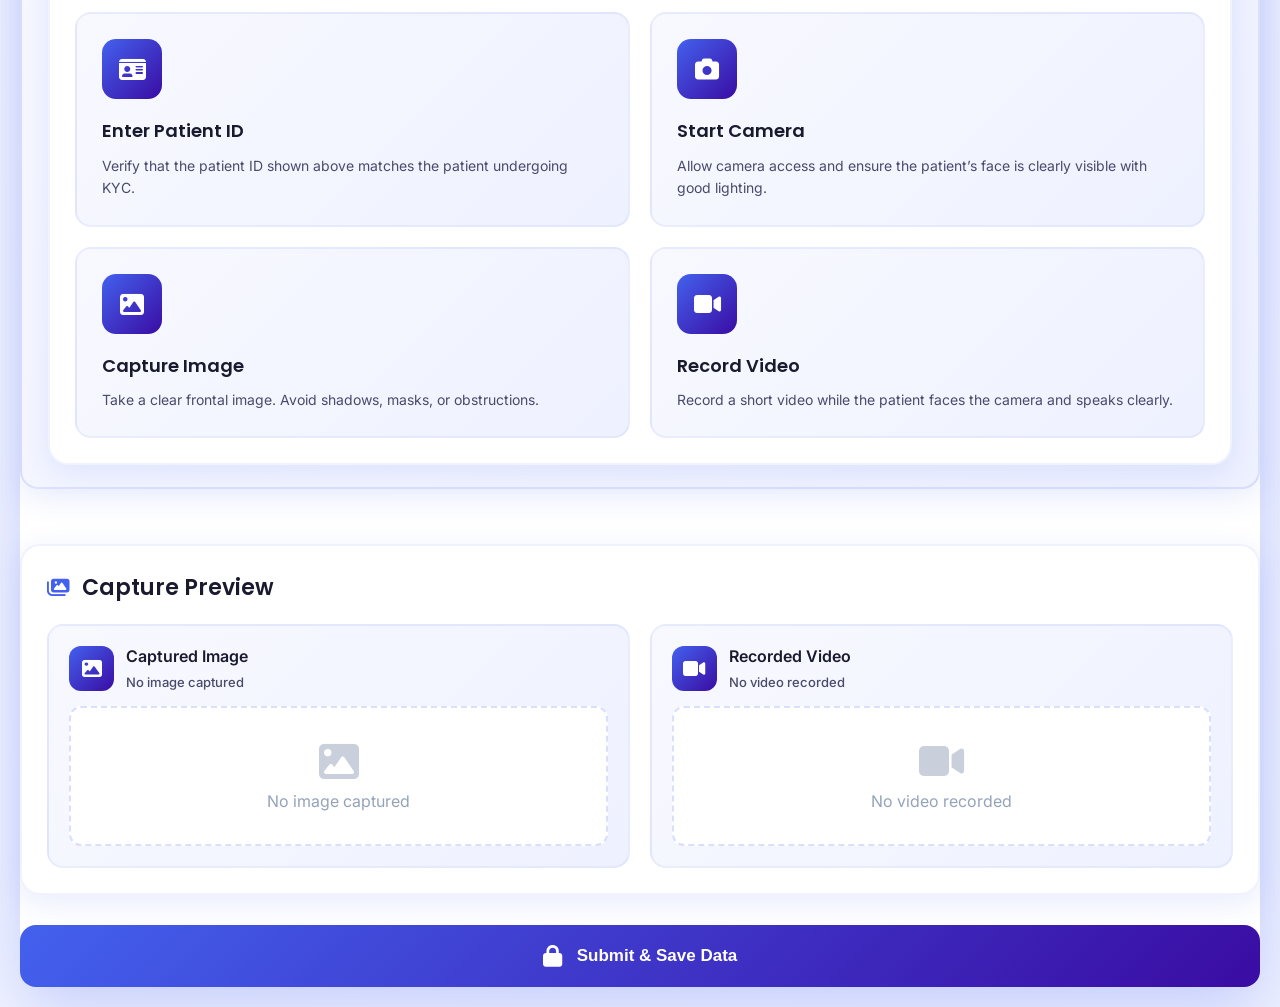
==== commit a2ebf1ba: "Update kyc-camera.html" ====
--- a/SynerSence/src/main/resources/templates/kyc-camera.html
+++ b/SynerSence/src/main/resources/templates/kyc-camera.html
@@ -1050,14 +1050,7 @@
                 </div>
                 
             </div>
-             <div class="summary-row">
-                <span class="label">Age</span>
-                    <span class="value" th:text="${patient.age}"></span>
-                </div>
-                 <div class="summary-row">
-                <span class="label">Weight</span>
-                    <span class="value" th:text="${patient.weight} + ' kg'"></span>
-                </div>
+            
             <!-- Dynamic Patient Fields -->
 <div th:if="${dynamicFields != null}">
     <div th:each="entry : ${dynamicFields}">
@@ -1622,3 +1615,4 @@
     
 </body>
 </html>
+
